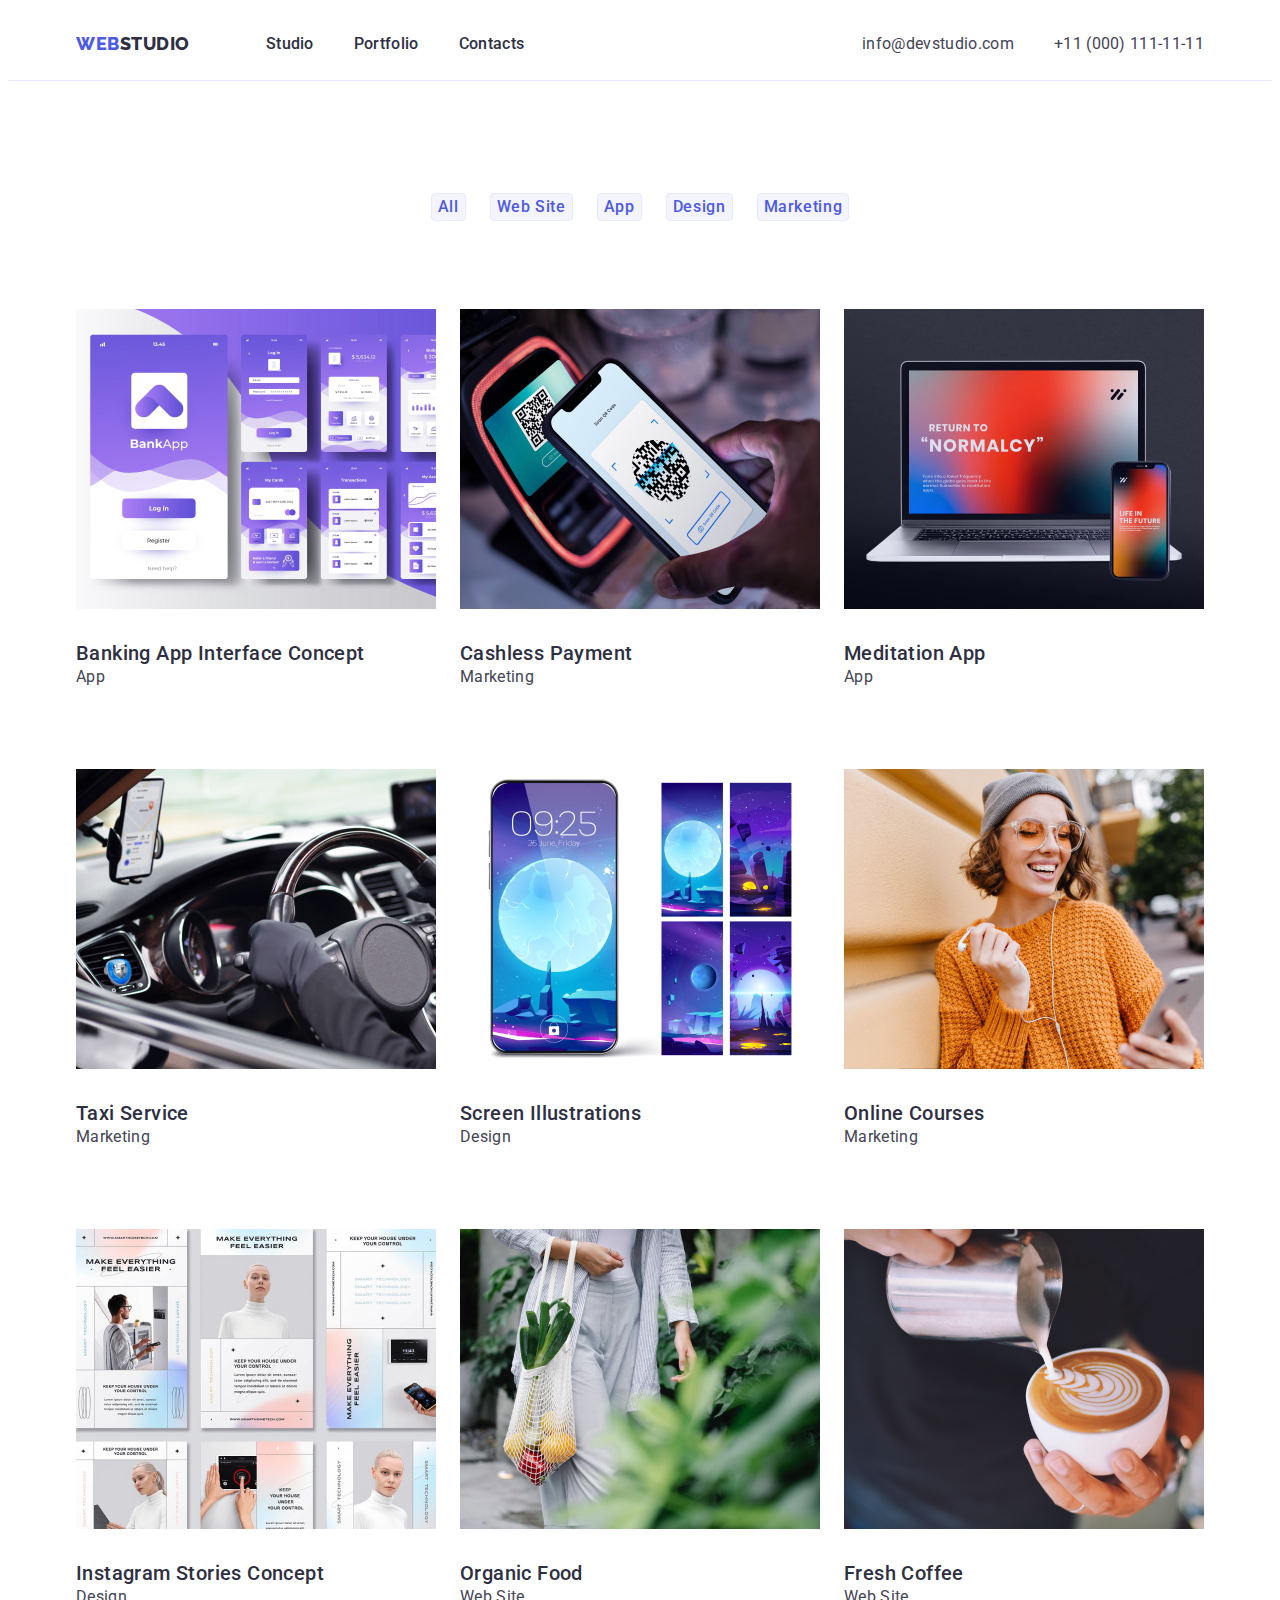
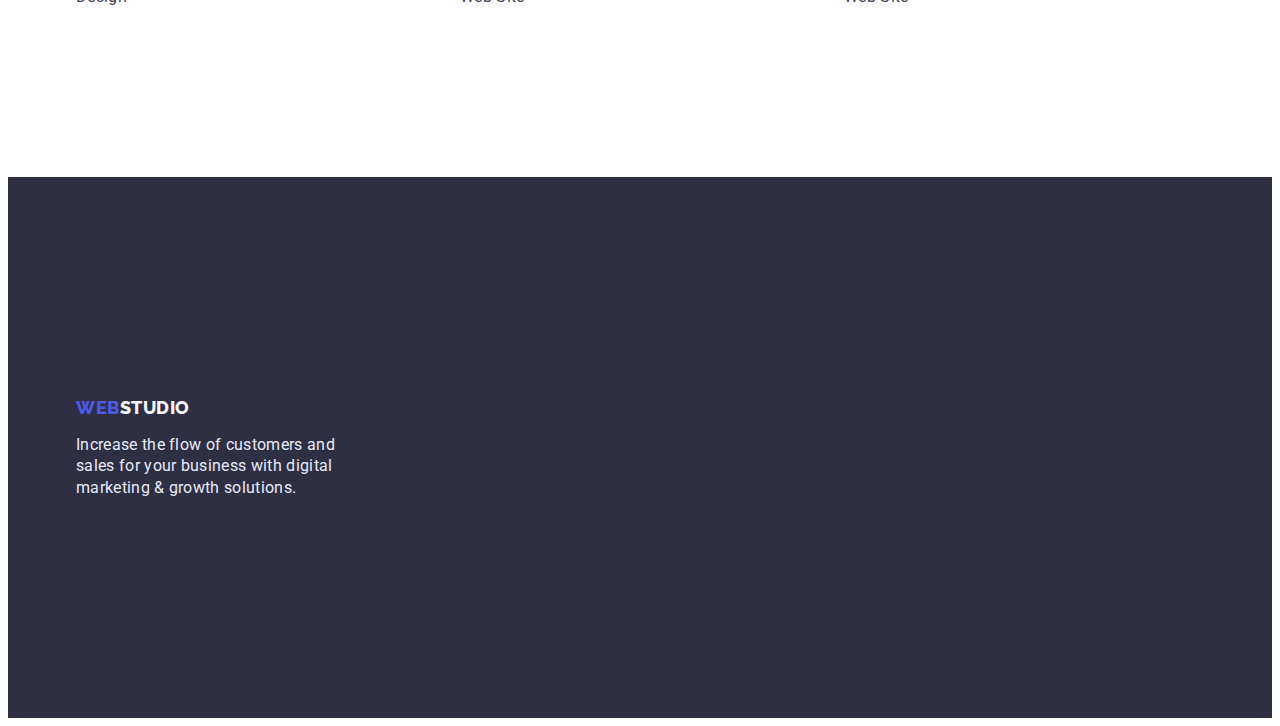
==== portfolio.html @ bfa5e56d "finish" ====
<!DOCTYPE html>
<html lang="en">
  <head>
    <meta charset="UTF-8" />
    <meta http-equiv="X-UA-Compatible" content="IE=edge" />
    <meta name="viewport" content="width=device-width, initial-scale=1.0" />

    <link
      rel="stylesheet"
      href="https://cdnjs.cloudflare.com/ajax/libs/modern-normalize/1.1.0/modern-normalize.min.css"
      integrity="sha512-wpPYUAdjBVSE4KJnH1VR1HeZfpl1ub8YT/NKx4PuQ5NmX2tKuGu6U/JRp5y+Y8XG2tV+wKQpNHVUX03MfMFn9Q=="
      crossorigin="anonymous"
      referrerpolicy="no-referrer"
    />

    <title>webstud</title>
    <link rel="stylesheet" href="./css/styles.css" />
    <link rel="preconnect" href="https://fonts.googleapis.com" />
    <link rel="preconnect" href="https://fonts.gstatic.com" crossorigin />
    <link
      href="https://fonts.googleapis.com/css2?family=Raleway:wght@800&family=Roboto:wght@400;500;700&display=swap"
      rel="stylesheet"
    />
  </head>
  <body>
    <!-- заголовок -->

    <header class="header-main">
      <div class="container-head container">
        <nav class="menu-list-main list">
          <a class="nav-logo link page-logo" href="./index.html"
            >Web<span class="logo-black">Studio</span></a
          >

          <ul class="header-menu mail-link link list">
            <li class="header-item">
              <a class="menu-list link menu-list-effect" href="./index.html"
                >Studio</a
              >
            </li>
            <li class="header-item">
              <a class="menu-list link menu-list-effect" href="./portfolio.html"
                >Portfolio</a
              >
            </li>
            <li>
              <a class="menu-list link menu-list-effect" href="">Contacts</a>
            </li>
          </ul>
        </nav>
        <address class="list address">
          <ul class="menu-contacts list">
            <li>
              <a
                class="mail-link link menu-list-effect"
                href="mailto:info@devstudio.com"
                >info@devstudio.com</a
              >
            </li>

            <li>
              <a
                class="mail-link link menu-list-effect"
                href="tel:+110001111111"
                >+11 (000) 111-11-11</a
              >
            </li>
          </ul>
        </address>
      </div>
    </header>

    <!-- кнопки -->
    <main>
      <section class="list ">
        <div class="container">
          <h1 hidden class="sect-title">none</h1>

          <ul class="list-btn list-item list">
            <li>
              <button class="btn-font" type="button">All</button>
            </li>
            <li>
              <button class="btn-font" type="button">Web Site</button>
            </li>
            <li>
              <button class="btn-font" type="button">App</button>
            </li>
            <li>
              <button class="btn-font" type="button">Design</button>
            </li>
            <li>
              <button class="btn-font" type="button">Marketing</button>
            </li>
          </ul>

          <!-- <section>1 -->

          <ul class="list-apply list">
            <li class="link">
              <a class="link " href="">
                <img
                  src="./images-portfolio/img-1.jpg"
                  alt="Banking App Interface Concept"
                  width="360"
                />
                <h2 class="section-title link">
                  Banking App Interface Concept
                </h2>

                <p class="section-descr link">App</p>
              </a>
            </li>

            <li class="link">
              <a class="link  " href="">
                <img
                  src="./images-portfolio/img-2.jpg"
                  alt="Cashless Payment"
                  width="360"
                />
                <h2 class="section-title link">Cashless Payment</h2>
                <p class="section-descr link">Marketing</p>
              </a>
            </li>

            <li class="link">
              <a class="link " href="">
                <img
                  src="./images-portfolio/img-3.jpg"
                  alt="Meditaion App"
                  width="360"
                />
                <h2 class="section-title link">Meditation App</h2>
                <p class="section-descr link">App</p>
              </a>
            </li>

            <li class="link">
              <a class="link " href="">
                <img
                  src="./images-portfolio/img-4.jpg"
                  alt="Taxi Service"
                  width="360"
                />
                <h2 class="section-title link">Taxi Service</h2>
                <p class="section-descr link">Marketing</p>
              </a>
            </li>

            <li class="link">
              <a class="link " href="">
                <img
                  src="./images-portfolio/img-5.jpg"
                  alt="Screen Illustrations"
                  width="360"
                />
                <h2 class="section-title link">Screen Illustrations</h2>
                <p class="section-descr link">Design</p>
              </a>
            </li>

            <li class="link">
              <a class="link " href="">
                <img
                  src="./images-portfolio/img-6.jpg"
                  alt="Online Courses"
                  width="360"
                />
                <h2 class="section-title link">Online Courses</h2>
                <p class="section-descr link">Marketing</p>
              </a>
            </li>

            <li class="link">
              <a class="link " href="">
                <img
                  src="./images-portfolio/img-7.jpg"
                  alt="Instagram Stories Concept"
                  width="360"
                />
                <h2 class="section-title link">Instagram Stories Concept</h2>
                <p class="section-descr link">Design</p></a
              >
            </li>

            <li class="link">
              <a class="link " href="">
                <img
                  src="./images-portfolio/img-8.jpg"
                  alt="Organic Food"
                  width="360"
                />
                <h2 class="section-title link">Organic Food</h2>
                <p class="section-descr link">Web Site</p></a
              >
            </li>

            <li class="link">
              <a class="link " href="">
                <img
                  src="./images-portfolio/img-9.jpg"
                  alt="Fresh Coffee"
                  width="360"
                />
                <h2 class="section-title link">Fresh Coffee</h2>
                <p class="section-descr link">Web Site</p>
              </a>
            </li>
          </ul>
        </div>
      </section>
    </main>
    <!-- footer -->

    <footer class="footer link section">
      <div class="container footer-style">
        <a class="nav-logo link" href="./index.html"
          >Web<span class="logo-white">Studio</span>
        </a>

        <p class="footer-description">
          Increase the flow of customers and sales for your business with
          digital marketing & growth solutions.
        </p>
      </div>
    </footer>
  </body>
</html>
---- css/styles.css ----
html {
  box-sizing: border-box;
}
*,
*::before,
*::after {
  box-sizing: inherit;
}

p,
h1,
h2,
h3,
h4,
h5,
h6 {
  margin: 0;
}
ul {
  margin-left: 0;
  padding: 0;
}

img {
  display: block;
}
body {
  font-family: "Roboto", sans-serif;
  font-style: normal;
  color: #434455;
}
.text-down-line link {
  text-decoration: none;
}
.link {
  text-decoration: none;
}
/* заголовок -----------------------------*/

.menu-list-item {
  text-transform: uppercase;
}
.nav-logo {
  display: flex;
  margin-right: 76px;
 

  /* ‹mod 3 */

  font-family: "Raleway", sans-serif;
  font-weight: 800;
  font-size: 18px;
  line-height: 1.17;
  letter-spacing: 0.03em;
  color: #4d5ae5;
  text-transform: uppercase;
}
.menu-list {
  display: block;
  padding-top: 24px;
  padding-bottom: 24px;
  font-weight: 500;
  font-size: 16px;
  line-height: 1.5;
  letter-spacing: 0.02em;
  color: #2e2f42;
}

.list {
  list-style: none;
}

.header-menu {
  display: flex;
  gap: 40px;
}

.menu-contacts {
  display: flex;
  padding-left: 0;
  margin: 0;

  font-style: normal;
  font-weight: 400;
  font-size: 16px;
  line-height: 1.5;
  letter-spacing: 0.02em;
  color: #434455;
}
.mail-link {
  color: #434455;
  margin-left: 40px;
}

.menu-list-effect:hover {
  color: #404bbf;
}

.menu-list-effect:focus {
  color: #404bbf;
}
.logo-black {
  display: flex;
  color: #2e2f42;
}

.list {
  list-style: none;
}
/* section 1  hero--------------------------*/

.section-hero {
  background-color: #2e2f42;
}

.section-hero-title {
  max-width: 496px;
  margin-left: auto;
  margin-right: auto;
  margin-bottom: 48px;
  font-size: 56px;
  line-height: 1.07;
  letter-spacing: 0.02em;

  color: #ffffff;
}

.section-hero-btn {
  radius: 4px;
  border: transparent;
  padding: 16px 32px;
  text-transform: none;
  color: #ffffff;
  background: #4d5ae5;
  cursor: pointer;
}

.btn-style {
  font-family: inherit;
  font-weight: 500;
  font-size: 16px;
  line-height: 1.5;
  letter-spacing: 0.04em;

  border-radius: 4px;
}

.section-hero-btn:hover,
focus {
  background-color: #404bbf;
  color: #ffffff;
}

/* section 2 info -----------------------------*/

.container-info {
  padding-top: 120px;
  width: 1158px;
  /* padding-left: 15px; */
  /* padding-right: 15px; */
  margin: 0 auto;
  
}

.sect-info-title {
  line-height: 1.07;
}

.section-info-title {
  font-weight: 500;
  font-size: 20px;
  line-height: 1.2;
  letter-spacing: 0.02em;
  padding-bottom: 8px;
  color: #2e2f42;
}

.section-info-description {
  font-weight: 400;
  font-size: 16px;
  line-height: 1.5;
  letter-spacing: 0.02em;

  color: #434455;
}

/* section 3  product*/

.section-prod-title {
  font-weight: 700;
  font-size: 36px;
  line-height: 1.11;
  text-align: center;
  letter-spacing: 0.02em;
  text-transform: capitalize;

  color: #2e2f42;
}

/* section 4 team -----------------------------*/
.sect-team {
  background-color: #f4f4fd;
}

.section-team-main {
  font-weight: 700;
  font-size: 36px;
  line-height: 1.11;
  text-align: center;
  letter-spacing: 0.02em;
  text-transform: capitalize;

  color: #2e2f42;
}

.section-team-title {
  font-weight: 500;
  font-size: 20px;
  line-height: 1.2;

  letter-spacing: 0.02em;

  color: #2e2f42;
}

.section-team-description {
  font-weight: 400;
  font-size: 16px;
  line-height: 1.5;

  letter-spacing: 0.02em;

  color: #434455;
}

/* footer -----------------------------*/

.footer {
  display: flex;
  flex-wrap: wrap;
  align-content: center;
  flex-basis: auto;
  margin-left: auto;
  margin-right: auto;
  padding-top: 100px;
  padding-bottom: 100px;
  background: #2e2f42;
}





.footer-description {
  max-width: 264px;
 
padding-top: 16px;
  font-size: 16px;
  line-height: 1.33;
  letter-spacing: 0.02em;
  color: #e7e9fc;
}

.logo-white {
  color: #f4f4fd;
}

/* portfolio----------------------------- */



.btn-font {
  font-family: "Roboto", sans-serif;
  font-weight: 500;
  font-size: 16px;
  line-height: 1.5;
  letter-spacing: 0.04em;
  border: 1px solid #e7e9fc;
  border-radius: 4px;
  background: #f4f4fd;
  color: #4d5ae5;
  cursor: pointer;
}

.section-title {
  font-weight: 500;
  font-size: 20px;
  line-height: 1.2;
  letter-spacing: 0.02em;

  padding-top: 32px;

  color: #2e2f42;
}

.section-descr {
  font-size: 16px;
  line-height: 1.5;
  letter-spacing: 0.02em;
  color: #434455;
  padding-bottom: 32px;
}

.btn-font:hover,
:focus {
  background-color: #404bbf;
  color: #f4f4fd;
}

/* modul 3----------- block------------------ */

.section {
  padding-top: 120px;
  padding-bottom: 120px;
  margin: 0;
}

/* <-- заголовок -- >  */

.container {
  width: 1158px;
  padding-left: 15px;
  padding-right: 15px;
  margin: 0 auto;
  
}

.container-head {
  display: flex;
  align-items: center;
  justify-content: center;
}

.header-menu {
  display: flex;
  margin: 0;
  gap: 40px;
}

.header-item:not(:last-child) {
  margin-right: auto;
}
.header-main {
  border-bottom: 1px solid #e7e9fc;
}

.menu-list-main {
  display: flex;
  align-items: center;
}

.page-logo {
  margin-right: 76px;
}

.address {
  margin-left: auto;
}

/**------------- SECTION 1 HERO -------block--------*/

.container-hero {
  flex-basis: auto;
  text-align: center;
  margin-left: auto;
  margin-right: auto;
  padding: 188px 0;
}

.btn-style {
}

/**------------- SECTION 2 INFO ------block---------*/

.list-info {
  display: flex;
  justify-content: space-between;
  text-align: left;
  gap: 24px;


  
}

/**------------- SECTION 3 PRODUCT ------block---------*/

.list-item {
  display: flex;
  justify-content: space-between;
  text-align: center;
  gap: 24px;
  padding-top: 72px;
}

.team-card {
  padding-top: 32px;
  padding-bottom: 32px;
  padding-left: 16px;
  padding-right: 16px;
}

/**------------- FOOTER ------block---------*/



.footer-style {
  
  flex-wrap: wrap;
  align-content: center;
  flex-basis: auto;
  
  margin-right: auto;
  padding-top: 100px;
  padding-bottom: 100px;
  
}

/**------------- PORTFOLIO ------block---------*/


/* кнопки  */



.list-btn{
  display: flex;
  align-items: center;
  justify-content: center;
  flex-basis: auto;
  text-align: center;
  margin-left: auto;
  margin-right: auto;
 padding-bottom: 72px;
  padding-top: 96px;
  gap: 24px;
}

/**------------- PORTFOLIO ---section-Apply--block---------*/


.list-apply {
  display: flex;
  flex-wrap: wrap;
  gap: 48px 24px;
  flex-basis: auto;
  padding-bottom: 120px;
}
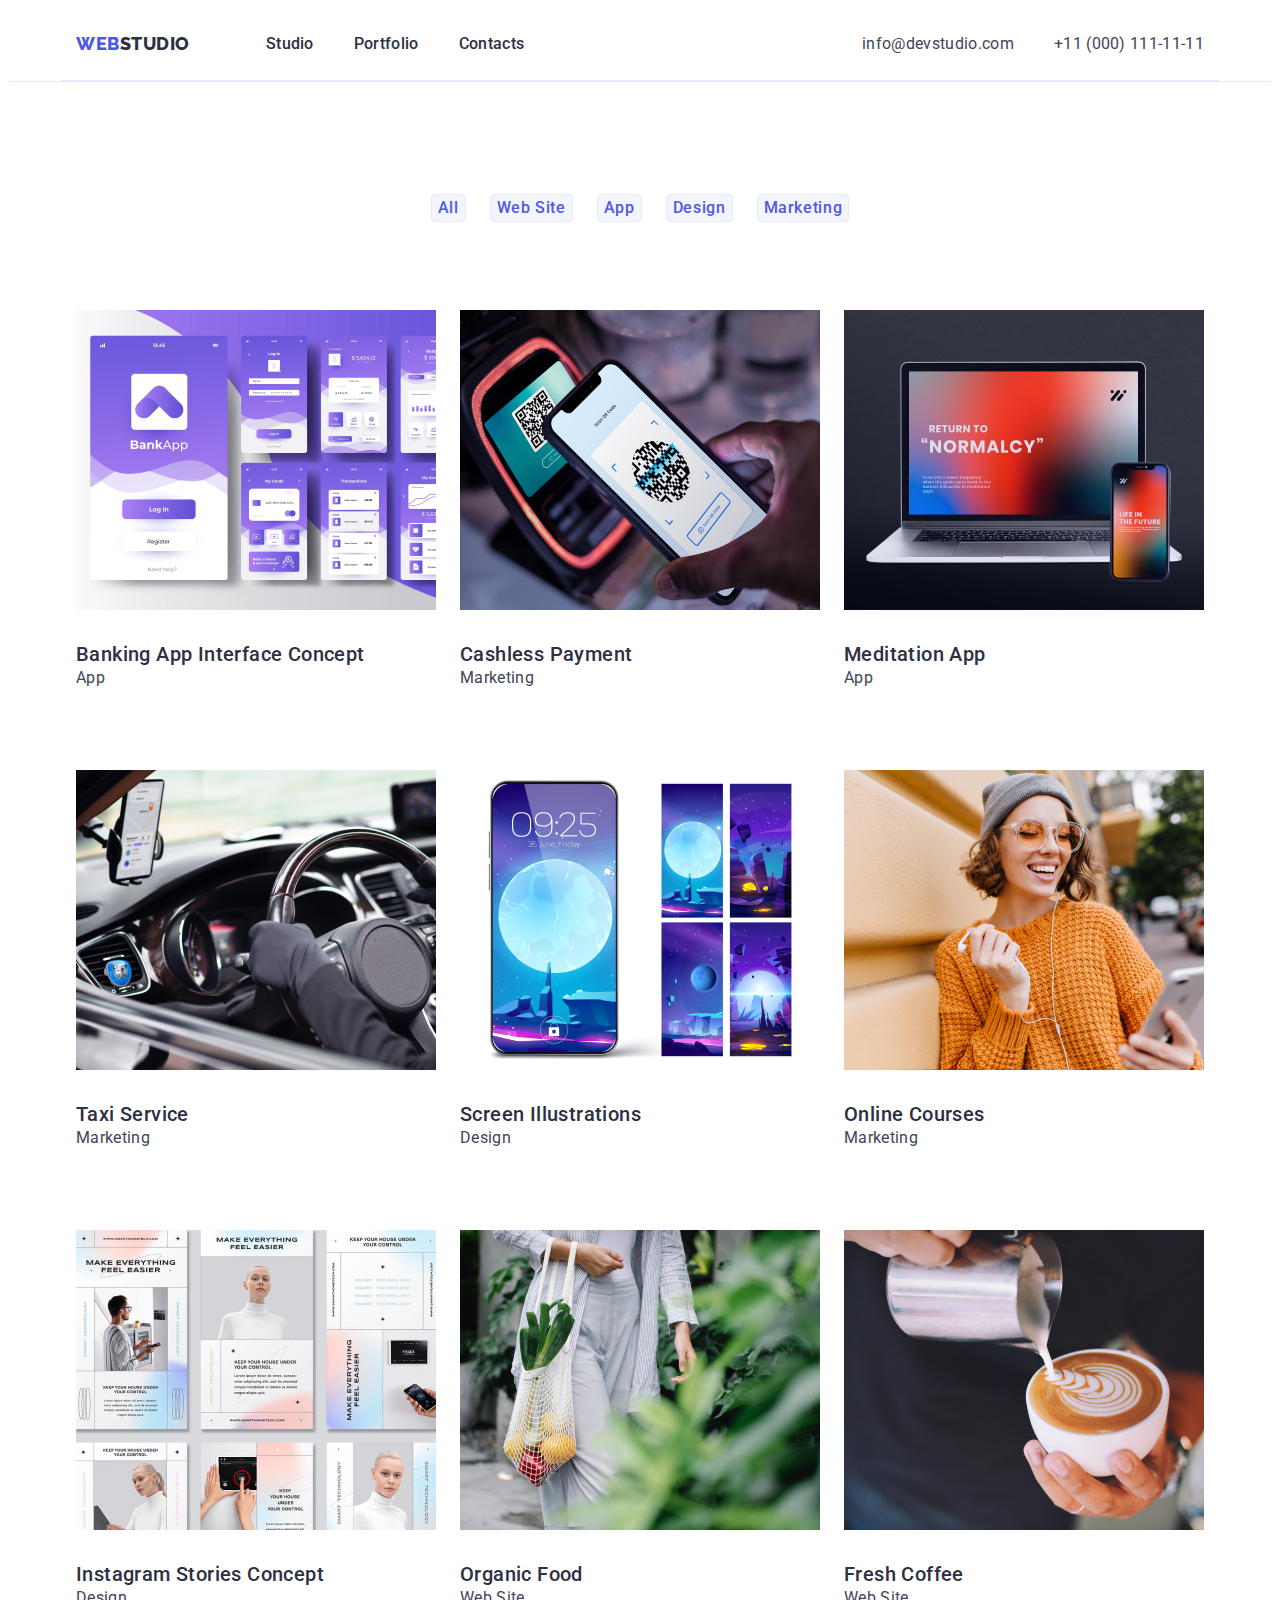
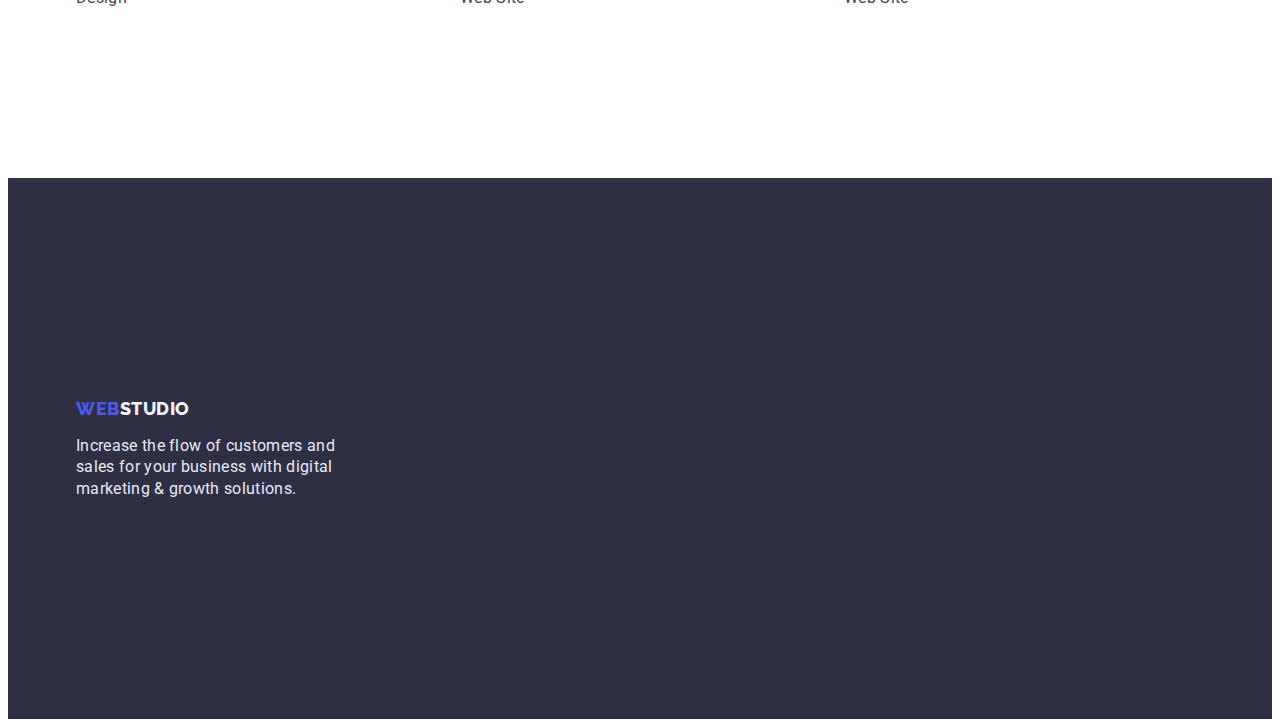
==== commit e81f5194: "final" ====
--- a/portfolio.html
+++ b/portfolio.html
@@ -26,7 +26,7 @@
     <!-- заголовок -->
 
     <header class="header-main">
-      <div class="container-head container">
+      <div class="container-head container border">
         <nav class="menu-list-main list">
           <a class="nav-logo link page-logo" href="./index.html"
             >Web<span class="logo-black">Studio</span></a
@@ -72,7 +72,7 @@
 
     <!-- кнопки -->
     <main>
-      <section class="list ">
+      <section class="list">
         <div class="container">
           <h1 hidden class="sect-title">none</h1>
 
@@ -98,7 +98,7 @@
 
           <ul class="list-apply list">
             <li class="link">
-              <a class="link " href="">
+              <a class="link" href="">
                 <img
                   src="./images-portfolio/img-1.jpg"
                   alt="Banking App Interface Concept"
@@ -113,7 +113,7 @@
             </li>
 
             <li class="link">
-              <a class="link  " href="">
+              <a class="link" href="">
                 <img
                   src="./images-portfolio/img-2.jpg"
                   alt="Cashless Payment"
@@ -125,7 +125,7 @@
             </li>
 
             <li class="link">
-              <a class="link " href="">
+              <a class="link" href="">
                 <img
                   src="./images-portfolio/img-3.jpg"
                   alt="Meditaion App"
@@ -137,7 +137,7 @@
             </li>
 
             <li class="link">
-              <a class="link " href="">
+              <a class="link" href="">
                 <img
                   src="./images-portfolio/img-4.jpg"
                   alt="Taxi Service"
@@ -149,7 +149,7 @@
             </li>
 
             <li class="link">
-              <a class="link " href="">
+              <a class="link" href="">
                 <img
                   src="./images-portfolio/img-5.jpg"
                   alt="Screen Illustrations"
@@ -161,7 +161,7 @@
             </li>
 
             <li class="link">
-              <a class="link " href="">
+              <a class="link" href="">
                 <img
                   src="./images-portfolio/img-6.jpg"
                   alt="Online Courses"
@@ -173,7 +173,7 @@
             </li>
 
             <li class="link">
-              <a class="link " href="">
+              <a class="link" href="">
                 <img
                   src="./images-portfolio/img-7.jpg"
                   alt="Instagram Stories Concept"
@@ -185,7 +185,7 @@
             </li>
 
             <li class="link">
-              <a class="link " href="">
+              <a class="link" href="">
                 <img
                   src="./images-portfolio/img-8.jpg"
                   alt="Organic Food"
@@ -197,7 +197,7 @@
             </li>
 
             <li class="link">
-              <a class="link " href="">
+              <a class="link" href="">
                 <img
                   src="./images-portfolio/img-9.jpg"
                   alt="Fresh Coffee"
--- a/css/styles.css
+++ b/css/styles.css
@@ -43,7 +43,6 @@
 .nav-logo {
   display: flex;
   margin-right: 76px;
- 
 
   /* ‹mod 3 */
 
@@ -126,7 +125,6 @@
 }
 
 .section-hero-btn {
-  radius: 4px;
   border: transparent;
   padding: 16px 32px;
   text-transform: none;
@@ -159,7 +157,6 @@
   /* padding-left: 15px; */
   /* padding-right: 15px; */
   margin: 0 auto;
-  
 }
 
 .sect-info-title {
@@ -247,14 +244,10 @@
   background: #2e2f42;
 }
 
-
-
-
-
 .footer-description {
   max-width: 264px;
- 
-padding-top: 16px;
+
+  padding-top: 16px;
   font-size: 16px;
   line-height: 1.33;
   letter-spacing: 0.02em;
@@ -266,8 +259,6 @@
 }
 
 /* portfolio----------------------------- */
-
-
 
 .btn-font {
   font-family: "Roboto", sans-serif;
@@ -309,6 +300,10 @@
 
 /* modul 3----------- block------------------ */
 
+.border {
+  border-bottom: 1px solid #e7e9fc;
+}
+
 .section {
   padding-top: 120px;
   padding-bottom: 120px;
@@ -322,7 +317,6 @@
   padding-left: 15px;
   padding-right: 15px;
   margin: 0 auto;
-  
 }
 
 .container-head {
@@ -377,9 +371,6 @@
   justify-content: space-between;
   text-align: left;
   gap: 24px;
-
-
-  
 }
 
 /**------------- SECTION 3 PRODUCT ------block---------*/
@@ -401,28 +392,21 @@
 
 /**------------- FOOTER ------block---------*/
 
-
-
 .footer-style {
-  
   flex-wrap: wrap;
   align-content: center;
   flex-basis: auto;
-  
+
   margin-right: auto;
   padding-top: 100px;
   padding-bottom: 100px;
-  
 }
 
 /**------------- PORTFOLIO ------block---------*/
 
-
 /* кнопки  */
 
-
-
-.list-btn{
+.list-btn {
   display: flex;
   align-items: center;
   justify-content: center;
@@ -430,13 +414,12 @@
   text-align: center;
   margin-left: auto;
   margin-right: auto;
- padding-bottom: 72px;
+  padding-bottom: 72px;
   padding-top: 96px;
   gap: 24px;
 }
 
 /**------------- PORTFOLIO ---section-Apply--block---------*/
-
 
 .list-apply {
   display: flex;
@@ -445,4 +428,3 @@
   flex-basis: auto;
   padding-bottom: 120px;
 }
-
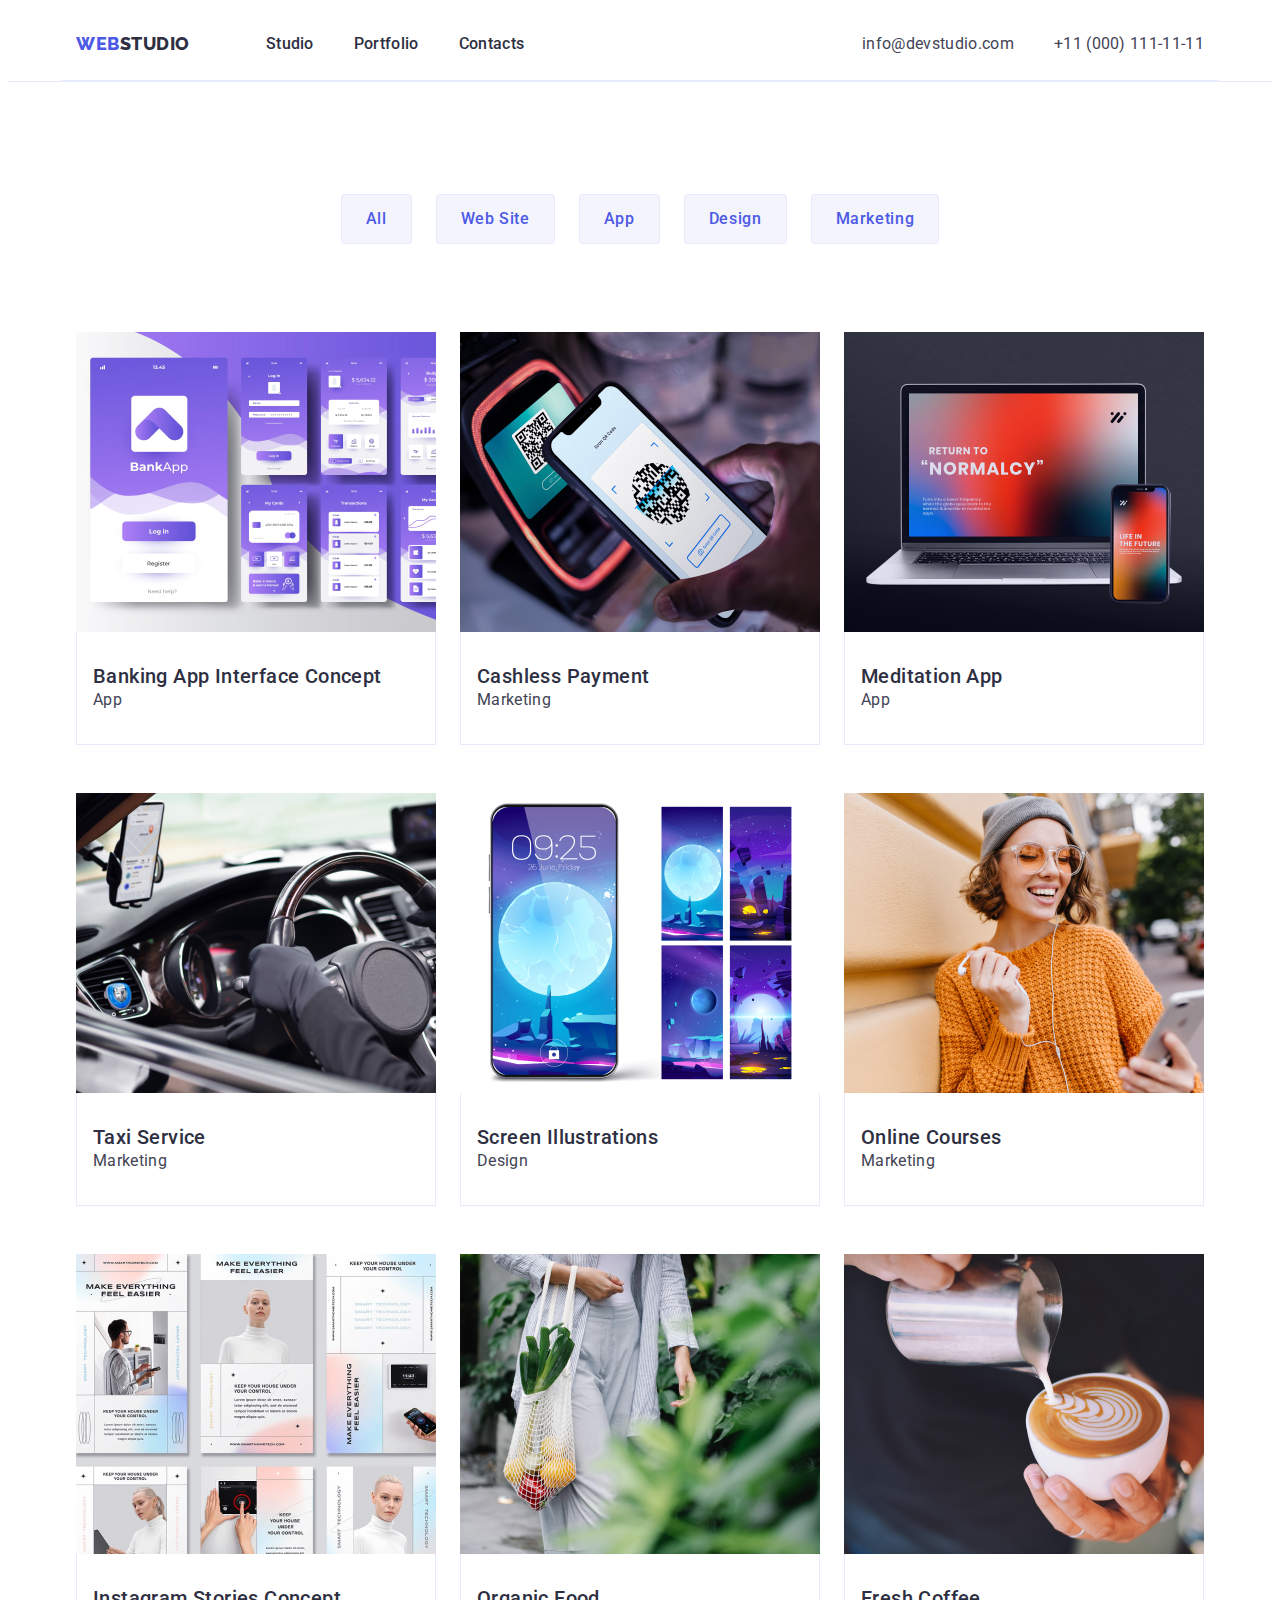
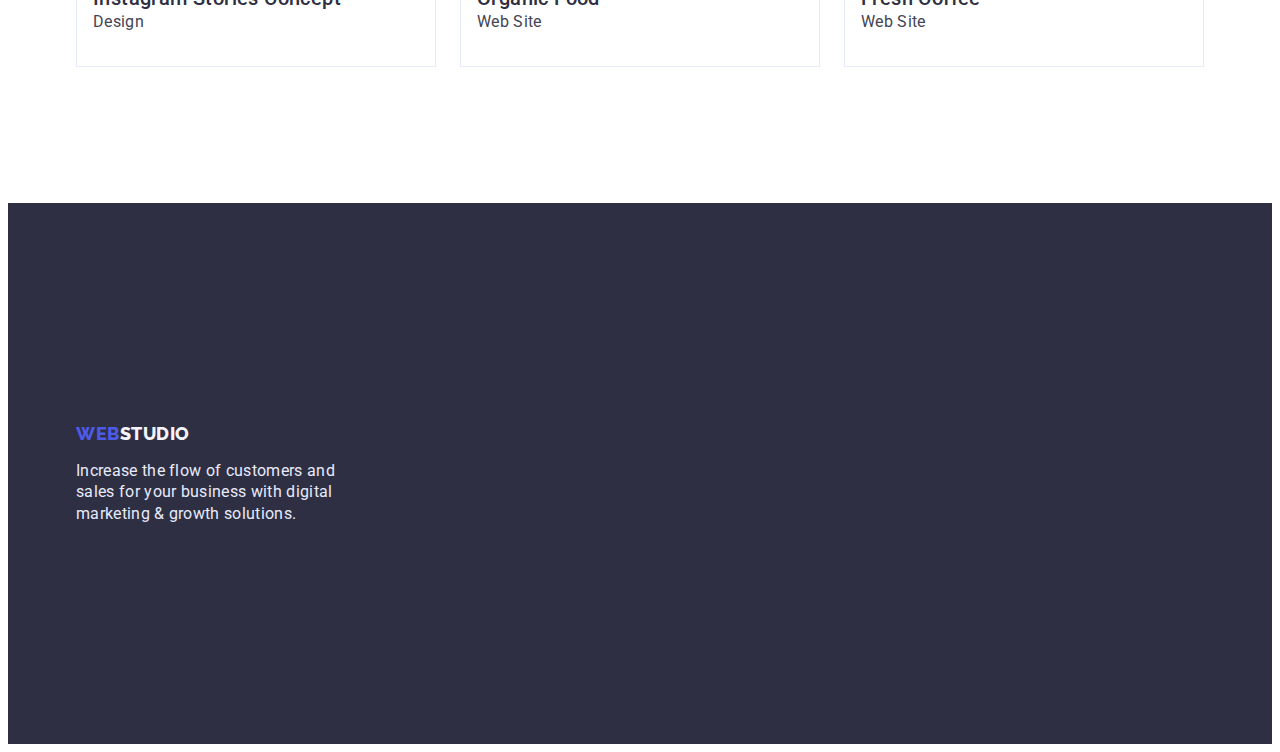
==== commit 9709b1ac: "s" ====
--- a/portfolio.html
+++ b/portfolio.html
@@ -104,11 +104,14 @@
                   alt="Banking App Interface Concept"
                   width="360"
                 />
-                <h2 class="section-title link">
-                  Banking App Interface Concept
-                </h2>
-
-                <p class="section-descr link">App</p>
+
+                <div class="border-card">
+                  <h2 class="section-title link">
+                    Banking App Interface Concept
+                  </h2>
+
+                  <p class="section-descr link">App</p>
+                </div>
               </a>
             </li>
 
@@ -119,8 +122,11 @@
                   alt="Cashless Payment"
                   width="360"
                 />
-                <h2 class="section-title link">Cashless Payment</h2>
-                <p class="section-descr link">Marketing</p>
+
+                <div class="border-card">
+                  <h2 class="section-title link">Cashless Payment</h2>
+                  <p class="section-descr link">Marketing</p>
+                </div>
               </a>
             </li>
 
@@ -131,8 +137,11 @@
                   alt="Meditaion App"
                   width="360"
                 />
-                <h2 class="section-title link">Meditation App</h2>
-                <p class="section-descr link">App</p>
+
+                <div class="border-card">
+                  <h2 class="section-title link">Meditation App</h2>
+                  <p class="section-descr link">App</p>
+                </div>
               </a>
             </li>
 
@@ -143,8 +152,11 @@
                   alt="Taxi Service"
                   width="360"
                 />
-                <h2 class="section-title link">Taxi Service</h2>
-                <p class="section-descr link">Marketing</p>
+
+                <div class="border-card">
+                  <h2 class="section-title link">Taxi Service</h2>
+                  <p class="section-descr link">Marketing</p>
+                </div>
               </a>
             </li>
 
@@ -155,8 +167,11 @@
                   alt="Screen Illustrations"
                   width="360"
                 />
-                <h2 class="section-title link">Screen Illustrations</h2>
-                <p class="section-descr link">Design</p>
+
+                <div class="border-card">
+                  <h2 class="section-title link">Screen Illustrations</h2>
+                  <p class="section-descr link">Design</p>
+                </div>
               </a>
             </li>
 
@@ -167,8 +182,11 @@
                   alt="Online Courses"
                   width="360"
                 />
-                <h2 class="section-title link">Online Courses</h2>
-                <p class="section-descr link">Marketing</p>
+
+                <div class="border-card">
+                  <h2 class="section-title link">Online Courses</h2>
+                  <p class="section-descr link">Marketing</p>
+                </div>
               </a>
             </li>
 
@@ -179,9 +197,12 @@
                   alt="Instagram Stories Concept"
                   width="360"
                 />
-                <h2 class="section-title link">Instagram Stories Concept</h2>
-                <p class="section-descr link">Design</p></a
-              >
+
+                <div class="border-card">
+                  <h2 class="section-title link">Instagram Stories Concept</h2>
+                  <p class="section-descr link">Design</p>
+                </div>
+              </a>
             </li>
 
             <li class="link">
@@ -191,9 +212,12 @@
                   alt="Organic Food"
                   width="360"
                 />
-                <h2 class="section-title link">Organic Food</h2>
-                <p class="section-descr link">Web Site</p></a
-              >
+
+                <div class="border-card">
+                  <h2 class="section-title link">Organic Food</h2>
+                  <p class="section-descr link">Web Site</p>
+                </div>
+              </a>
             </li>
 
             <li class="link">
@@ -203,8 +227,11 @@
                   alt="Fresh Coffee"
                   width="360"
                 />
-                <h2 class="section-title link">Fresh Coffee</h2>
-                <p class="section-descr link">Web Site</p>
+
+                <div class="border-card">
+                  <h2 class="section-title link">Fresh Coffee</h2>
+                  <p class="section-descr link">Web Site</p>
+                </div>
               </a>
             </li>
           </ul>
--- a/css/styles.css
+++ b/css/styles.css
@@ -261,6 +261,12 @@
 /* portfolio----------------------------- */
 
 .btn-font {
+  display: flex;
+  justify-content: center;
+  align-items: center;
+  border: transparent;
+  text-transform: none;
+  padding: 12px 24px;
   font-family: "Roboto", sans-serif;
   font-weight: 500;
   font-size: 16px;
@@ -278,9 +284,7 @@
   font-size: 20px;
   line-height: 1.2;
   letter-spacing: 0.02em;
-
   padding-top: 32px;
-
   color: #2e2f42;
 }
 
@@ -361,9 +365,6 @@
   padding: 188px 0;
 }
 
-.btn-style {
-}
-
 /**------------- SECTION 2 INFO ------block---------*/
 
 .list-info {
@@ -428,3 +429,12 @@
   flex-basis: auto;
   padding-bottom: 120px;
 }
+
+
+
+.border-card {
+  border-left: 1px solid #E7E9FC;
+  border-right: 1px solid #E7E9FC;
+  border-bottom: 1px solid #E7E9FC;
+  padding-left: 16px;
+}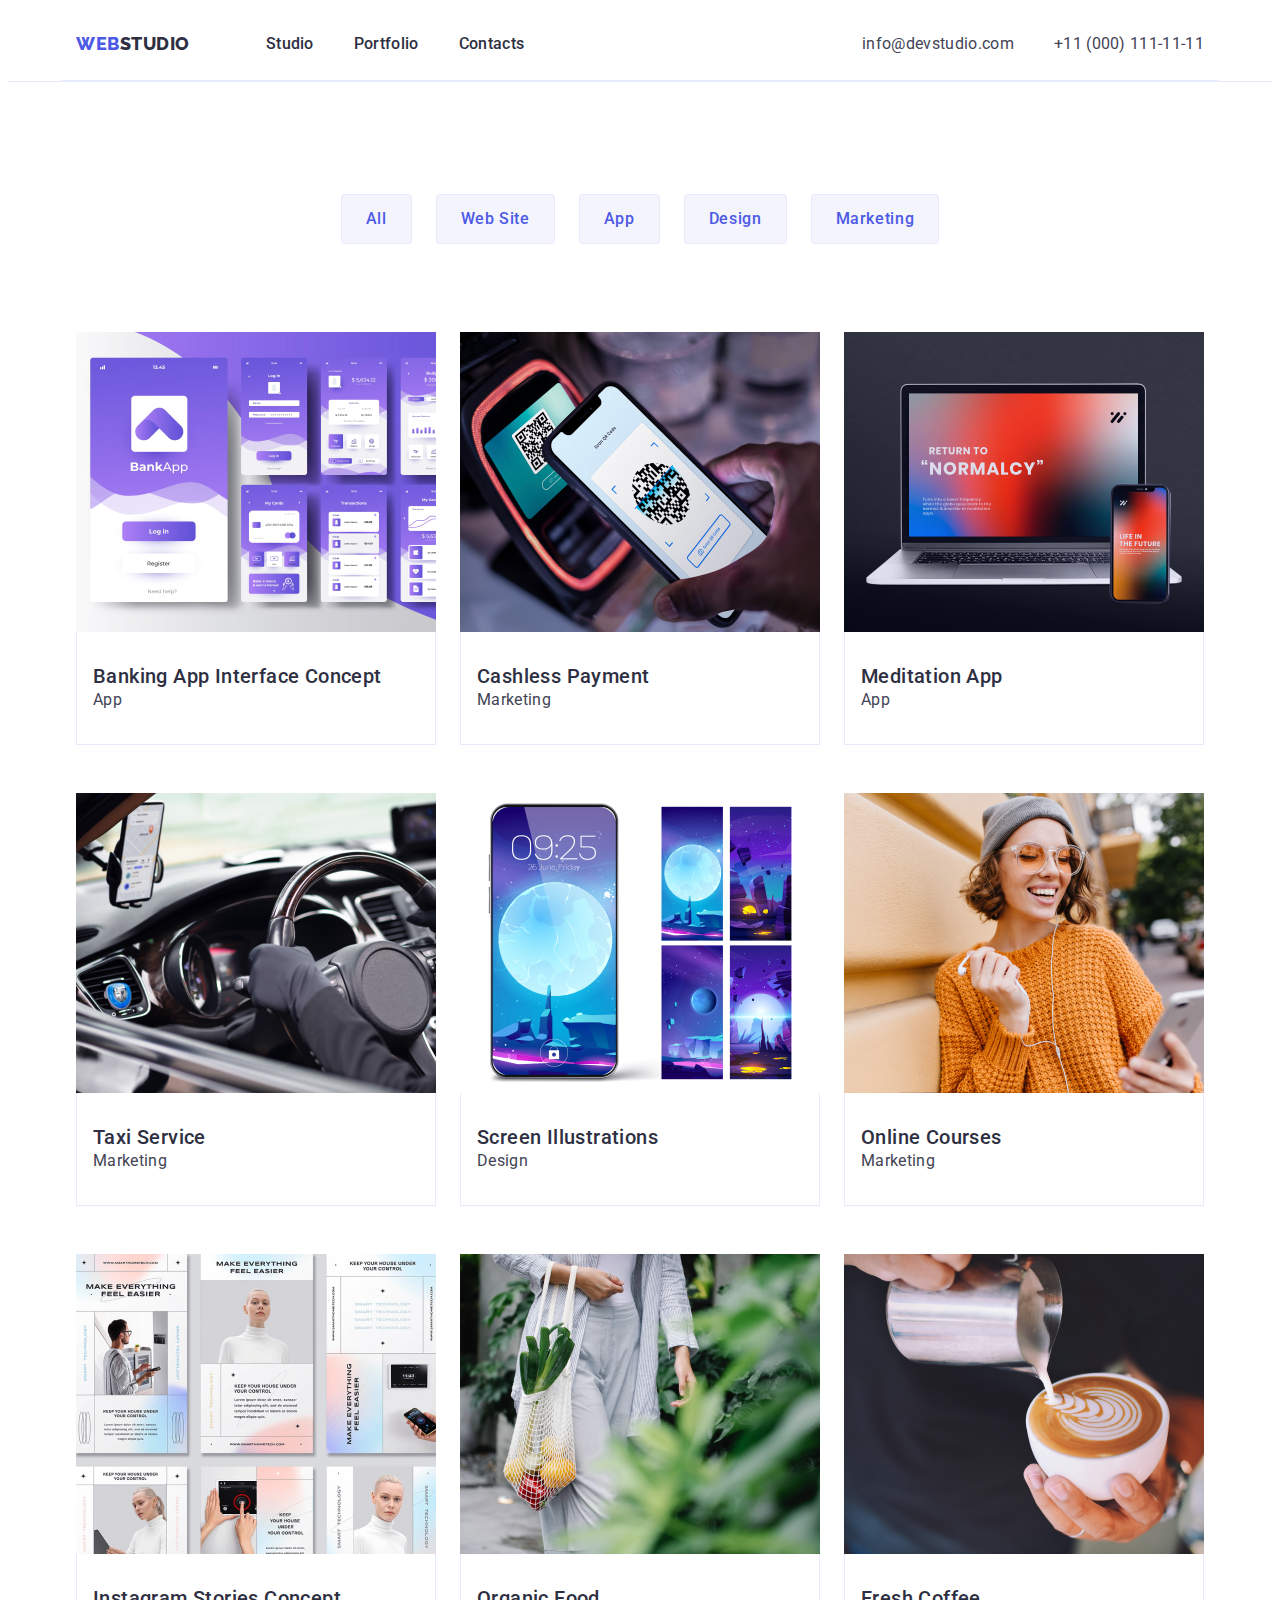
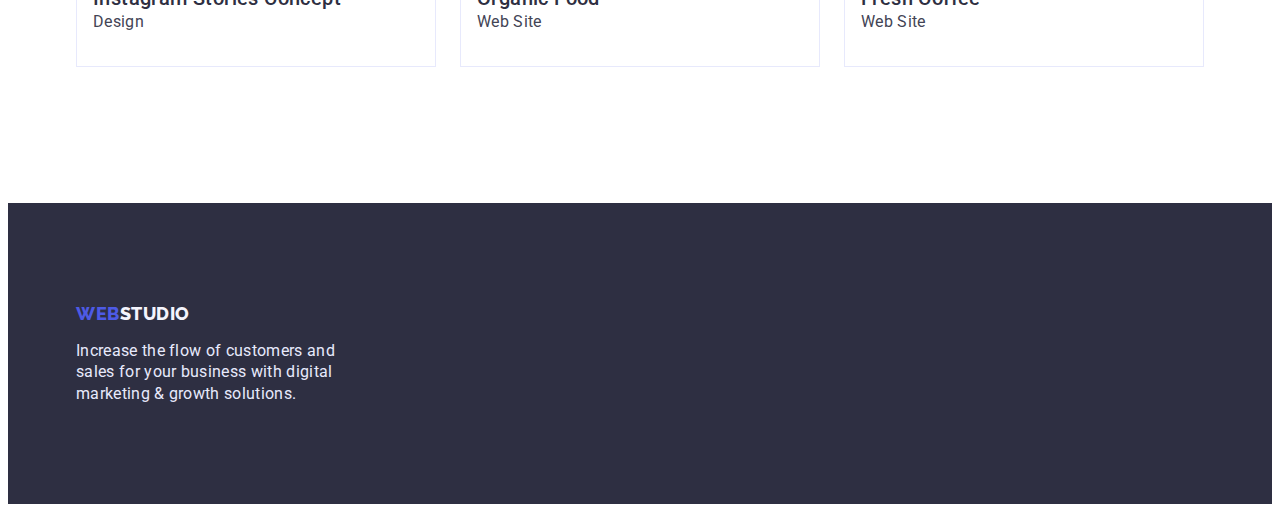
==== commit 9e38822b: "push" ====
--- a/portfolio.html
+++ b/portfolio.html
@@ -13,7 +13,7 @@
       referrerpolicy="no-referrer"
     />
 
-    <title>webstud</title>
+    <title>PORTFOLIO</title>
     <link rel="stylesheet" href="./css/styles.css" />
     <link rel="preconnect" href="https://fonts.googleapis.com" />
     <link rel="preconnect" href="https://fonts.gstatic.com" crossorigin />
@@ -240,7 +240,7 @@
     </main>
     <!-- footer -->
 
-    <footer class="footer link section">
+    <footer class="footer link ">
       <div class="container footer-style">
         <a class="nav-logo link" href="./index.html"
           >Web<span class="logo-white">Studio</span>
--- a/css/styles.css
+++ b/css/styles.css
@@ -233,15 +233,21 @@
 /* footer -----------------------------*/
 
 .footer {
+  
+
+
+
   display: flex;
   flex-wrap: wrap;
   align-content: center;
   flex-basis: auto;
   margin-left: auto;
   margin-right: auto;
-  padding-top: 100px;
-  padding-bottom: 100px;
-  background: #2e2f42;
+ 
+  background: #2E2F42;
+
+
+
 }
 
 .footer-description {
@@ -397,10 +403,11 @@
   flex-wrap: wrap;
   align-content: center;
   flex-basis: auto;
-
-  margin-right: auto;
   padding-top: 100px;
   padding-bottom: 100px;
+
+  margin-right: auto;
+ 
 }
 
 /**------------- PORTFOLIO ------block---------*/
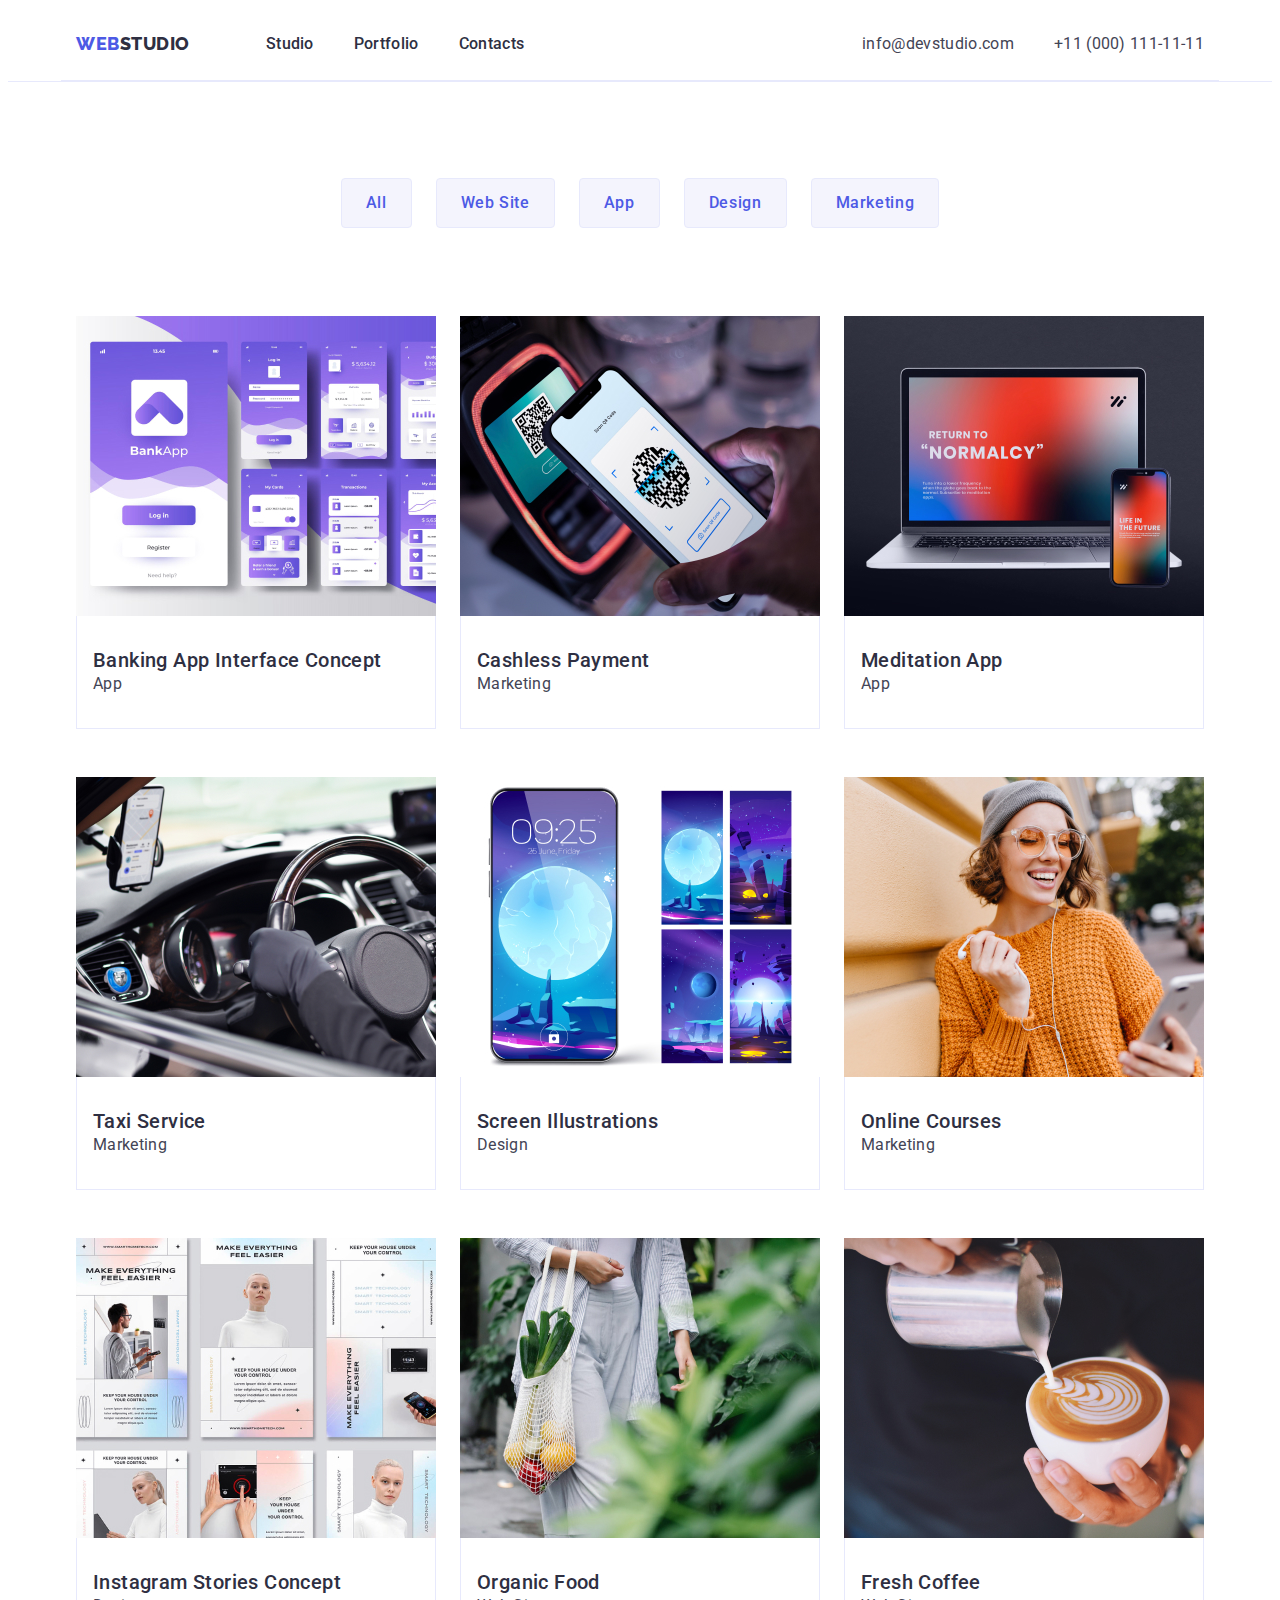
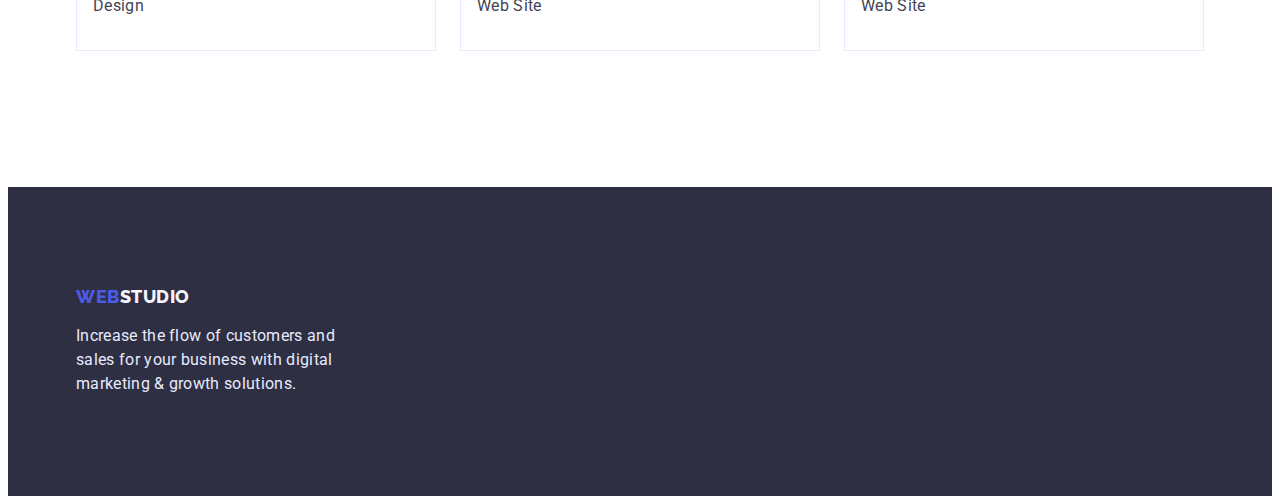
==== commit 2bf98d31: "fin" ====
--- a/portfolio.html
+++ b/portfolio.html
@@ -242,7 +242,7 @@
 
     <footer class="footer link ">
       <div class="container footer-style">
-        <a class="nav-logo link" href="./index.html"
+        <a class="logo-footer link" href="./index.html"
           >Web<span class="logo-white">Studio</span>
         </a>
 
--- a/css/styles.css
+++ b/css/styles.css
@@ -42,7 +42,8 @@
 }
 .nav-logo {
   display: flex;
-  margin-right: 76px;
+  margin-right: auto;
+  padding-right: 76px;
 
   /* ‹mod 3 */
 
@@ -55,9 +56,9 @@
   text-transform: uppercase;
 }
 .menu-list {
-  display: block;
-  padding-top: 24px;
-  padding-bottom: 24px;
+  display: flex;
+  align-items: center;
+  height: 72px;
   font-weight: 500;
   font-size: 16px;
   line-height: 1.5;
@@ -69,16 +70,11 @@
   list-style: none;
 }
 
-.header-menu {
-  display: flex;
+.menu-contacts {
+  display: flex;
+  padding-left: 0;
+  margin: 0;
   gap: 40px;
-}
-
-.menu-contacts {
-  display: flex;
-  padding-left: 0;
-  margin: 0;
-
   font-style: normal;
   font-weight: 400;
   font-size: 16px;
@@ -88,15 +84,17 @@
 }
 .mail-link {
   color: #434455;
-  margin-left: 40px;
+  gap: 40px;
 }
 
 .menu-list-effect:hover {
   color: #404bbf;
+  background-color: #ffffff;
 }
 
 .menu-list-effect:focus {
   color: #404bbf;
+  background-color: #ffffff;
 }
 .logo-black {
   display: flex;
@@ -110,6 +108,7 @@
 
 .section-hero {
   background-color: #2e2f42;
+  padding: 188px 0;
 }
 
 .section-hero-title {
@@ -151,11 +150,27 @@
 
 /* section 2 info -----------------------------*/
 
+.vis-hidden {
+  position: absolute;
+  width: 1px;
+  height: 1px;
+  margin: -1px;
+  border: 0;
+  padding: 0;
+  white-space: nowrap;
+  clip-path: inset(100%);
+  clip: rect(0 0 0 0);
+  overflow: hidden;
+}
+
+.sect-info {
+  padding: 120px 0;
+  margin: 0;
+}
+
 .container-info {
-  padding-top: 120px;
   width: 1158px;
-  /* padding-left: 15px; */
-  /* padding-right: 15px; */
+
   margin: 0 auto;
 }
 
@@ -166,9 +181,9 @@
 .section-info-title {
   font-weight: 500;
   font-size: 20px;
-  line-height: 1.2;
-  letter-spacing: 0.02em;
-  padding-bottom: 8px;
+  line-height: 1.4;
+  letter-spacing: 0.02em;
+
   color: #2e2f42;
 }
 
@@ -218,6 +233,7 @@
   letter-spacing: 0.02em;
 
   color: #2e2f42;
+  padding-bottom: 8px;
 }
 
 .section-team-description {
@@ -233,35 +249,47 @@
 /* footer -----------------------------*/
 
 .footer {
-  
-
-
-
-  display: flex;
-  flex-wrap: wrap;
-  align-content: center;
-  flex-basis: auto;
-  margin-left: auto;
-  margin-right: auto;
+  background: #2e2f42;
+}
+
+.footer-style{
+  display: block;
+  margin: 0;
+  padding-top: 100px;
+  padding-bottom: 100px;
  
-  background: #2E2F42;
-
-
-
 }
 
 .footer-description {
+  display: block;
+  padding-top: 16px;
   max-width: 264px;
-
-  padding-top: 16px;
-  font-size: 16px;
-  line-height: 1.33;
+  margin: 0;
+
+  font-family: "Roboto";
+  font-style: normal;
+  font-weight: 400;
+  font-size: 16px;
+  line-height: 1.5;
   letter-spacing: 0.02em;
   color: #e7e9fc;
 }
 
 .logo-white {
+ 
   color: #f4f4fd;
+}
+
+.logo-footer {
+ 
+  font-family: "Raleway", sans-serif;
+  font-style: normal;
+  font-weight: 800;
+  font-size: 18px;
+  line-height: 1.16;
+  letter-spacing: 0.03em;
+  color: #4d5ae5;
+  text-transform: uppercase;
 }
 
 /* portfolio----------------------------- */
@@ -332,7 +360,7 @@
 .container-head {
   display: flex;
   align-items: center;
-  justify-content: center;
+  justify-content: space-between;
 }
 
 .header-menu {
@@ -353,41 +381,45 @@
   align-items: center;
 }
 
-.page-logo {
-  margin-right: 76px;
-}
-
 .address {
+  display: flex;
   margin-left: auto;
 }
 
 /**------------- SECTION 1 HERO -------block--------*/
 
 .container-hero {
-  flex-basis: auto;
   text-align: center;
   margin-left: auto;
   margin-right: auto;
-  padding: 188px 0;
 }
 
 /**------------- SECTION 2 INFO ------block---------*/
 
 .list-info {
   display: flex;
-  justify-content: space-between;
-  text-align: left;
   gap: 24px;
+  margin: 0;
 }
 
 /**------------- SECTION 3 PRODUCT ------block---------*/
 
+.img {
+  display: block;
+  max-width: 100%;
+  height: auto;
+}
+
 .list-item {
   display: flex;
-  justify-content: space-between;
   text-align: center;
   gap: 24px;
   padding-top: 72px;
+  margin: 0;
+}
+
+.sect-team-info {
+  background-color: #ffffff;
 }
 
 .team-card {
@@ -399,16 +431,8 @@
 
 /**------------- FOOTER ------block---------*/
 
-.footer-style {
-  flex-wrap: wrap;
-  align-content: center;
-  flex-basis: auto;
-  padding-top: 100px;
-  padding-bottom: 100px;
-
-  margin-right: auto;
- 
-}
+
+
 
 /**------------- PORTFOLIO ------block---------*/
 
@@ -437,11 +461,9 @@
   padding-bottom: 120px;
 }
 
-
-
 .border-card {
-  border-left: 1px solid #E7E9FC;
-  border-right: 1px solid #E7E9FC;
-  border-bottom: 1px solid #E7E9FC;
+  border-left: 1px solid #e7e9fc;
+  border-right: 1px solid #e7e9fc;
+  border-bottom: 1px solid #e7e9fc;
   padding-left: 16px;
-}+}
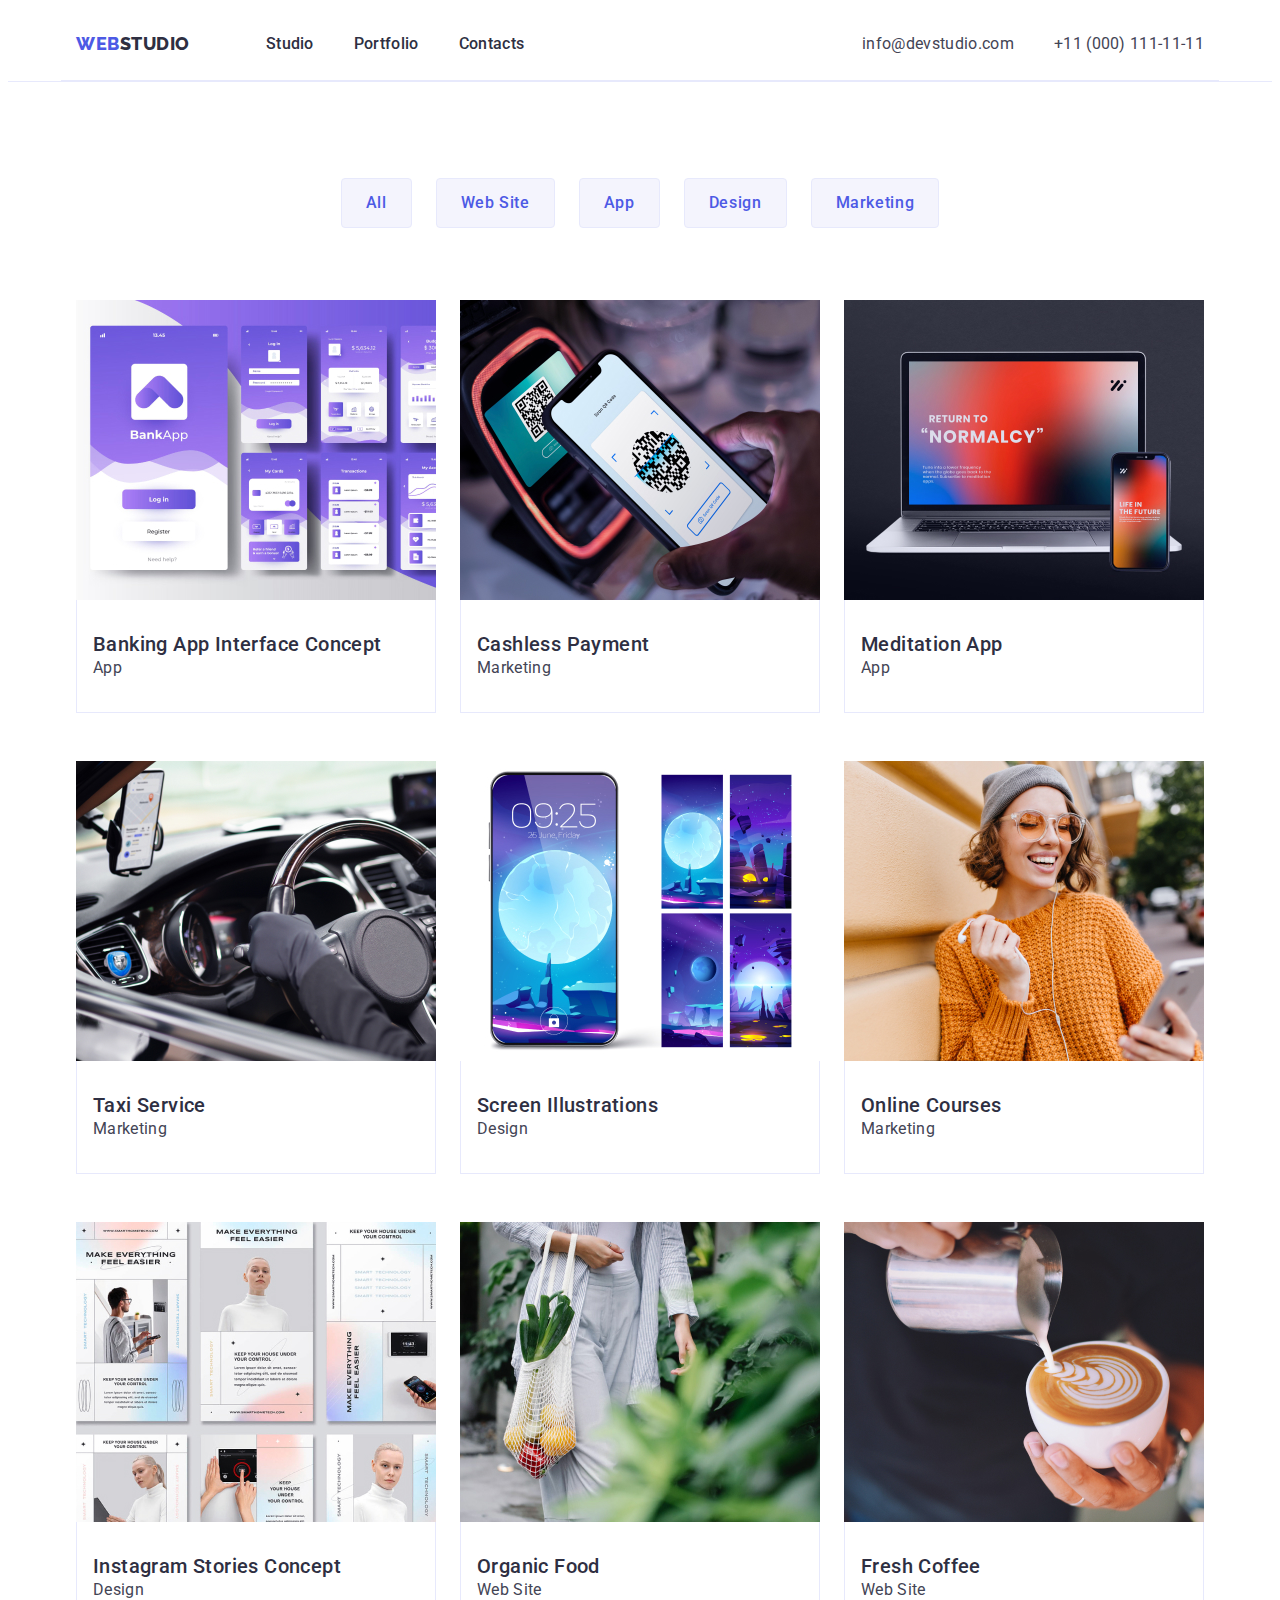
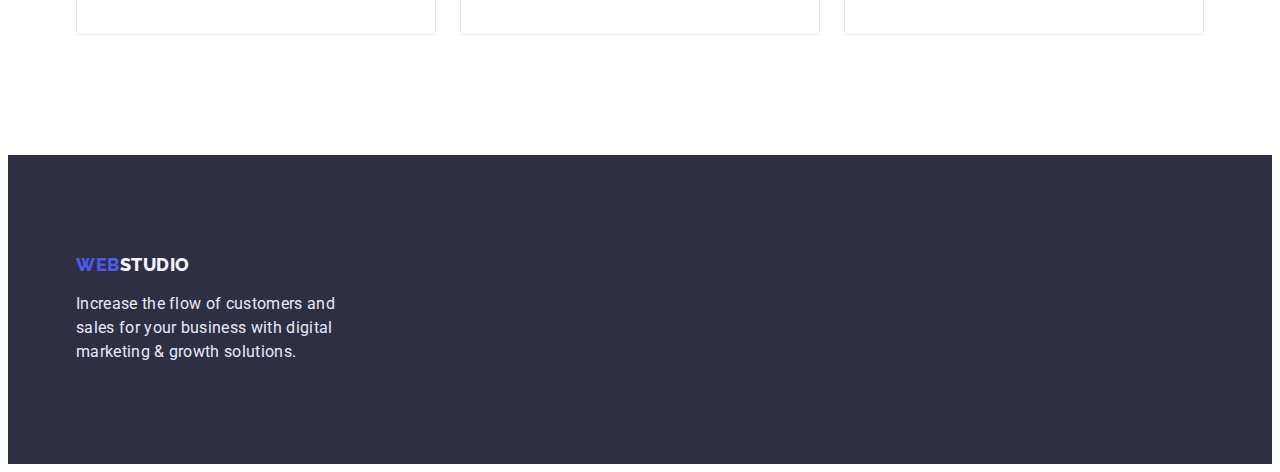
==== commit 5933a0b3: "a" ====
--- a/portfolio.html
+++ b/portfolio.html
@@ -74,7 +74,7 @@
     <main>
       <section class="list">
         <div class="container">
-          <h1 hidden class="sect-title">none</h1>
+          <h1  class="sect-title vis-hidden">none</h1>
 
           <ul class="list-btn list-item list">
             <li>
--- a/css/styles.css
+++ b/css/styles.css
@@ -5,6 +5,9 @@
 *::before,
 *::after {
   box-sizing: inherit;
+}
+:root {
+  --brand-color: #2e2f42;
 }
 
 p,
@@ -35,6 +38,7 @@
 .link {
   text-decoration: none;
 }
+
 /* заголовок -----------------------------*/
 
 .menu-list-item {
@@ -42,8 +46,7 @@
 }
 .nav-logo {
   display: flex;
-  margin-right: auto;
-  padding-right: 76px;
+  margin-right: 76px;
 
   /* ‹mod 3 */
 
@@ -107,7 +110,7 @@
 /* section 1  hero--------------------------*/
 
 .section-hero {
-  background-color: #2e2f42;
+  background-color: var(--brand-color);
   padding: 188px 0;
 }
 
@@ -149,6 +152,10 @@
 }
 
 /* section 2 info -----------------------------*/
+.sect-info {
+  margin-top: 120px;
+  margin-bottom: 120px;
+}
 
 .vis-hidden {
   position: absolute;
@@ -163,11 +170,6 @@
   overflow: hidden;
 }
 
-.sect-info {
-  padding: 120px 0;
-  margin: 0;
-}
-
 .container-info {
   width: 1158px;
 
@@ -249,26 +251,20 @@
 /* footer -----------------------------*/
 
 .footer {
-  background: #2e2f42;
-}
-
-.footer-style{
+  background-color: var(--brand-color);
+}
+
+.footer-style {
   display: block;
   margin: 0;
   padding-top: 100px;
   padding-bottom: 100px;
- 
 }
 
 .footer-description {
   display: block;
-  padding-top: 16px;
+  margin-top: 16px;
   max-width: 264px;
-  margin: 0;
-
-  font-family: "Roboto";
-  font-style: normal;
-  font-weight: 400;
   font-size: 16px;
   line-height: 1.5;
   letter-spacing: 0.02em;
@@ -276,12 +272,10 @@
 }
 
 .logo-white {
- 
   color: #f4f4fd;
 }
 
 .logo-footer {
- 
   font-family: "Raleway", sans-serif;
   font-style: normal;
   font-weight: 800;
@@ -404,6 +398,11 @@
 
 /**------------- SECTION 3 PRODUCT ------block---------*/
 
+.sect-prod {
+  padding-top: 120px;
+  margin-bottom: 120px;
+}
+
 .img {
   display: block;
   max-width: 100%;
@@ -414,7 +413,6 @@
   display: flex;
   text-align: center;
   gap: 24px;
-  padding-top: 72px;
   margin: 0;
 }
 
@@ -427,12 +425,10 @@
   padding-bottom: 32px;
   padding-left: 16px;
   padding-right: 16px;
+  border-radius: 0px 0px 4px 4px;
 }
 
 /**------------- FOOTER ------block---------*/
-
-
-
 
 /**------------- PORTFOLIO ------block---------*/
 
@@ -442,12 +438,11 @@
   display: flex;
   align-items: center;
   justify-content: center;
-  flex-basis: auto;
   text-align: center;
   margin-left: auto;
   margin-right: auto;
-  padding-bottom: 72px;
-  padding-top: 96px;
+  margin-bottom: 72px;
+  margin-top: 96px;
   gap: 24px;
 }
 
@@ -459,6 +454,7 @@
   gap: 48px 24px;
   flex-basis: auto;
   padding-bottom: 120px;
+  margin: 0;
 }
 
 .border-card {
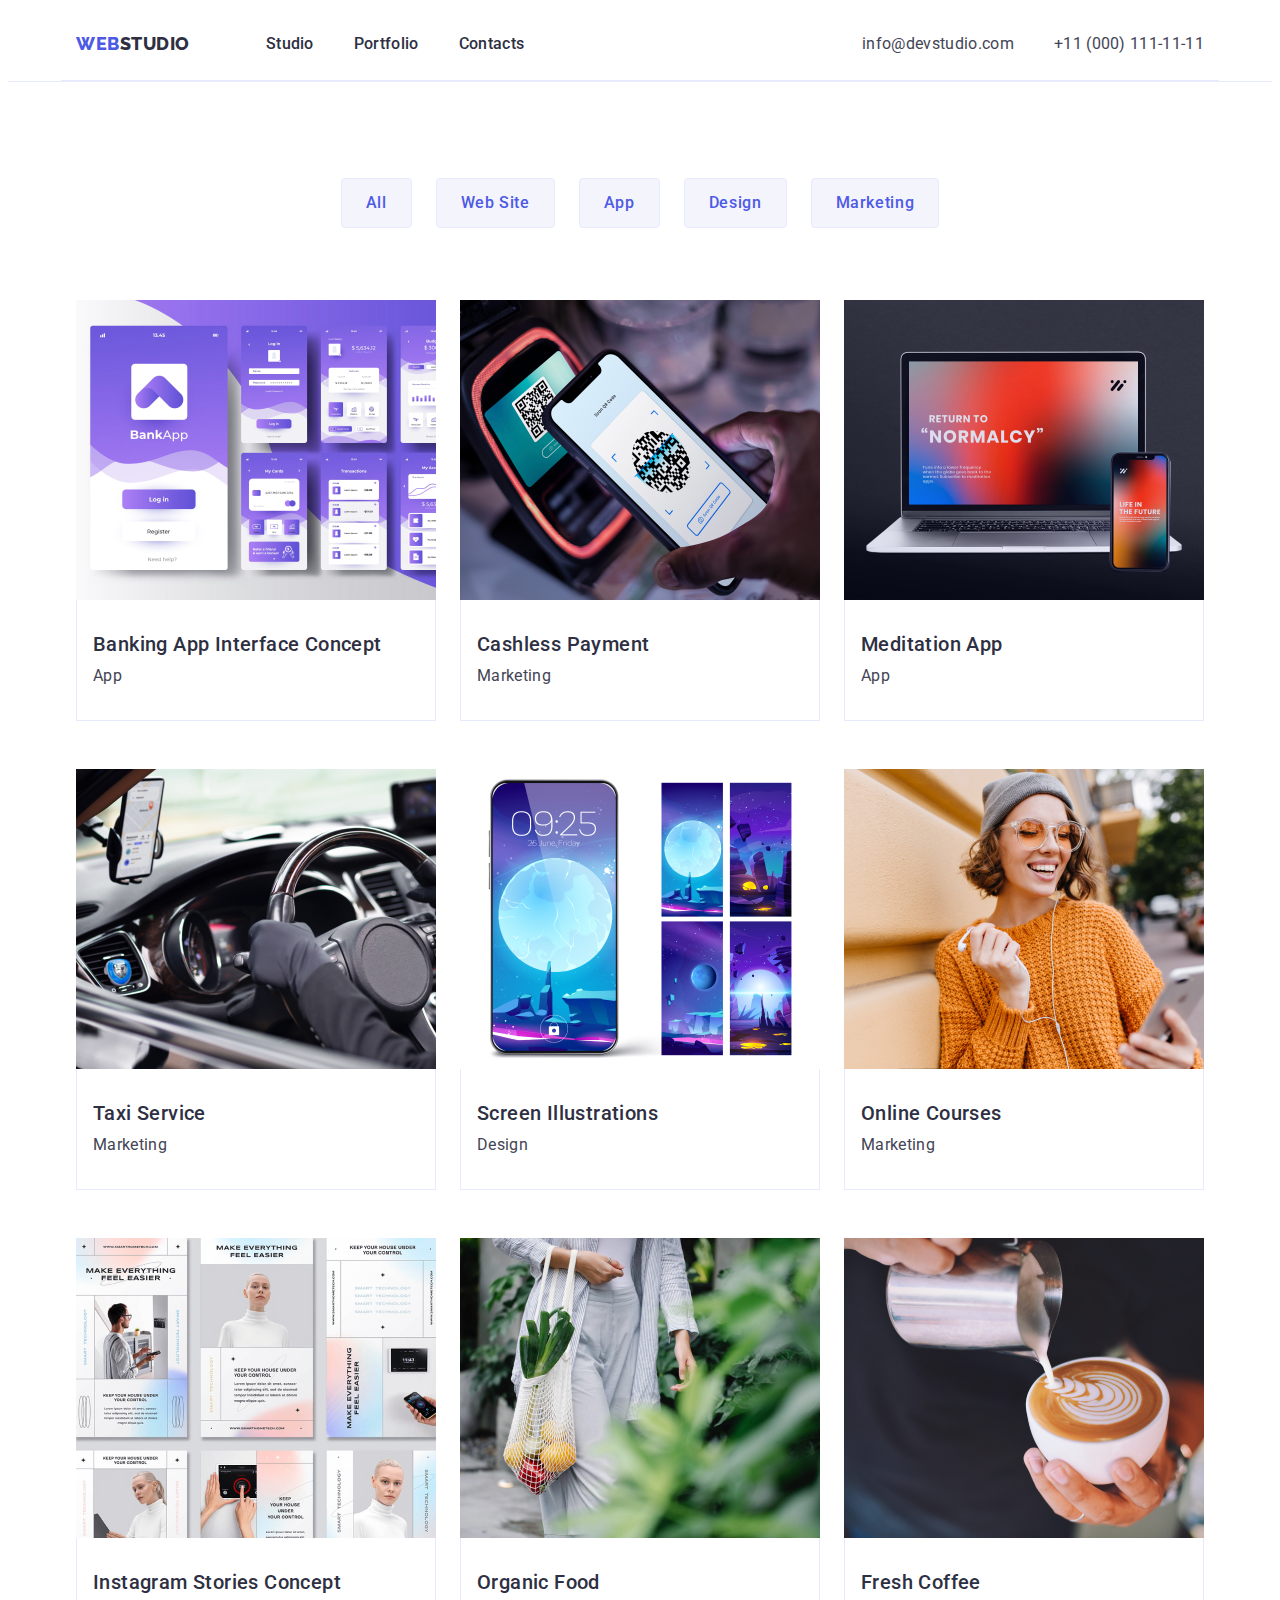
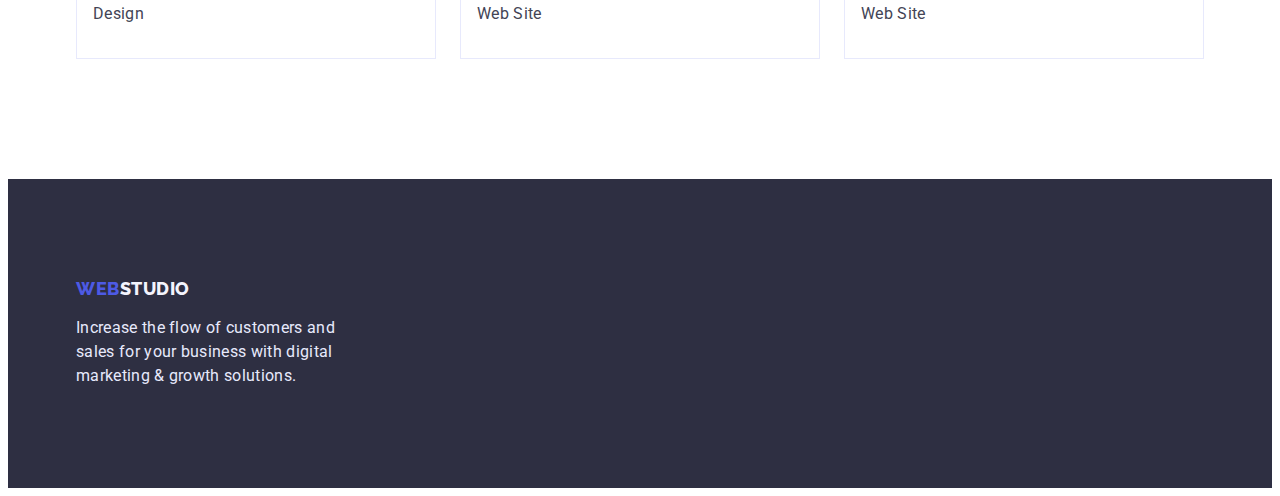
==== commit e49cda8a: "final 13.03" ====
--- a/portfolio.html
+++ b/portfolio.html
@@ -72,7 +72,7 @@
 
     <!-- кнопки -->
     <main>
-      <section class="list">
+      <section class="list btn-padd">
         <div class="container">
           <h1  class="sect-title vis-hidden">none</h1>
 
--- a/css/styles.css
+++ b/css/styles.css
@@ -8,6 +8,12 @@
 }
 :root {
   --brand-color: #2e2f42;
+  --team-color: #f4f4fd;
+  --head-color: #4d5ae5;
+  --menu-color: #434455;
+  --menu-focus-color: #404bbf;
+  --menu-eff-color: #ffffff;
+  --fot-color: #e7e9fc;
 }
 
 p,
@@ -30,7 +36,7 @@
 body {
   font-family: "Roboto", sans-serif;
   font-style: normal;
-  color: #434455;
+  color: var(--menu-color);
 }
 .text-down-line link {
   text-decoration: none;
@@ -55,7 +61,7 @@
   font-size: 18px;
   line-height: 1.17;
   letter-spacing: 0.03em;
-  color: #4d5ae5;
+  color: var(--head-color);
   text-transform: uppercase;
 }
 .menu-list {
@@ -66,7 +72,7 @@
   font-size: 16px;
   line-height: 1.5;
   letter-spacing: 0.02em;
-  color: #2e2f42;
+  color: var(--brand-color);
 }
 
 .list {
@@ -83,25 +89,25 @@
   font-size: 16px;
   line-height: 1.5;
   letter-spacing: 0.02em;
-  color: #434455;
+  color: var(--menu-color);
 }
 .mail-link {
-  color: #434455;
+  color: var(--menu-color);
   gap: 40px;
 }
 
 .menu-list-effect:hover {
-  color: #404bbf;
-  background-color: #ffffff;
+  color: var(--menu-color);
+  background-color: var(--menu-eff-color);
 }
 
 .menu-list-effect:focus {
-  color: #404bbf;
-  background-color: #ffffff;
+  color: var(--menu-focus-color);
+  background-color: var(--menu-eff-color);
 }
 .logo-black {
   display: flex;
-  color: #2e2f42;
+  color: var(--brand-color);
 }
 
 .list {
@@ -123,15 +129,15 @@
   line-height: 1.07;
   letter-spacing: 0.02em;
 
-  color: #ffffff;
+  color: var(--menu-eff-color);
 }
 
 .section-hero-btn {
   border: transparent;
   padding: 16px 32px;
   text-transform: none;
-  color: #ffffff;
-  background: #4d5ae5;
+  color: var(--menu-eff-color);
+  background: var(--head-color);
   cursor: pointer;
 }
 
@@ -147,15 +153,11 @@
 
 .section-hero-btn:hover,
 focus {
-  background-color: #404bbf;
-  color: #ffffff;
+  background-color: var(--menu-focus-color);
+  color: var(--menu-eff-color);
 }
 
 /* section 2 info -----------------------------*/
-.sect-info {
-  margin-top: 120px;
-  margin-bottom: 120px;
-}
 
 .vis-hidden {
   position: absolute;
@@ -185,8 +187,8 @@
   font-size: 20px;
   line-height: 1.4;
   letter-spacing: 0.02em;
-
-  color: #2e2f42;
+  padding-bottom: 8px;
+  color: var(--brand-color);
 }
 
 .section-info-description {
@@ -207,13 +209,16 @@
   text-align: center;
   letter-spacing: 0.02em;
   text-transform: capitalize;
-
-  color: #2e2f42;
-}
-
+  padding-bottom: 72px;
+  color: var(--brand-color);
+}
+
+.sect-prod {
+  padding-bottom: 120px;
+}
 /* section 4 team -----------------------------*/
 .sect-team {
-  background-color: #f4f4fd;
+  background-color: var(--team-color);
 }
 
 .section-team-main {
@@ -223,56 +228,53 @@
   text-align: center;
   letter-spacing: 0.02em;
   text-transform: capitalize;
-
-  color: #2e2f42;
+  padding-bottom: 72px;
+  color: var(--brand-color);
 }
 
 .section-team-title {
   font-weight: 500;
   font-size: 20px;
   line-height: 1.2;
-
-  letter-spacing: 0.02em;
-
-  color: #2e2f42;
-  padding-bottom: 8px;
+  letter-spacing: 0.02em;
+  color: var(--brand-color);
+  margin-bottom: 8px;
 }
 
 .section-team-description {
   font-weight: 400;
   font-size: 16px;
   line-height: 1.5;
-
-  letter-spacing: 0.02em;
-
-  color: #434455;
+  letter-spacing: 0.02em;
+  color: var(--menu-color);
 }
 
 /* footer -----------------------------*/
 
 .footer {
   background-color: var(--brand-color);
+  padding-top: 100px;
+  padding-bottom: 100px;
 }
 
 .footer-style {
   display: block;
   margin: 0;
-  padding-top: 100px;
-  padding-bottom: 100px;
+
 }
 
 .footer-description {
   display: block;
-  margin-top: 16px;
+  padding-top: 16px;
   max-width: 264px;
   font-size: 16px;
   line-height: 1.5;
   letter-spacing: 0.02em;
-  color: #e7e9fc;
+  color: var(--fot-color);
 }
 
 .logo-white {
-  color: #f4f4fd;
+  color: var(--team-color);
 }
 
 .logo-footer {
@@ -282,7 +284,7 @@
   font-size: 18px;
   line-height: 1.16;
   letter-spacing: 0.03em;
-  color: #4d5ae5;
+  color: var(--head-color);
   text-transform: uppercase;
 }
 
@@ -300,10 +302,10 @@
   font-size: 16px;
   line-height: 1.5;
   letter-spacing: 0.04em;
-  border: 1px solid #e7e9fc;
+  border: 1px solid var(--fot-color);
   border-radius: 4px;
-  background: #f4f4fd;
-  color: #4d5ae5;
+  background: var(--team-color);
+  color: var(--head-color);
   cursor: pointer;
 }
 
@@ -312,7 +314,7 @@
   font-size: 20px;
   line-height: 1.2;
   letter-spacing: 0.02em;
-  padding-top: 32px;
+ padding-bottom: 8px;
   color: #2e2f42;
 }
 
@@ -320,20 +322,20 @@
   font-size: 16px;
   line-height: 1.5;
   letter-spacing: 0.02em;
-  color: #434455;
-  padding-bottom: 32px;
+  color: var(--menu-color);
+  
 }
 
 .btn-font:hover,
 :focus {
-  background-color: #404bbf;
-  color: #f4f4fd;
+  background-color: var(--menu-focus-color);
+  color: var(--team-color);
 }
 
 /* modul 3----------- block------------------ */
 
 .border {
-  border-bottom: 1px solid #e7e9fc;
+  border-bottom: 1px solid var(--fot-color);
 }
 
 .section {
@@ -367,7 +369,7 @@
   margin-right: auto;
 }
 .header-main {
-  border-bottom: 1px solid #e7e9fc;
+  border-bottom: 1px solid var(--fot-color);
 }
 
 .menu-list-main {
@@ -398,11 +400,6 @@
 
 /**------------- SECTION 3 PRODUCT ------block---------*/
 
-.sect-prod {
-  padding-top: 120px;
-  margin-bottom: 120px;
-}
-
 .img {
   display: block;
   max-width: 100%;
@@ -417,7 +414,7 @@
 }
 
 .sect-team-info {
-  background-color: #ffffff;
+  background-color: var(--team-color);
 }
 
 .team-card {
@@ -434,6 +431,11 @@
 
 /* кнопки  */
 
+.btn-padd{
+  padding-bottom: 120px;
+  padding-top: 96px;
+}
+
 .list-btn {
   display: flex;
   align-items: center;
@@ -441,8 +443,8 @@
   text-align: center;
   margin-left: auto;
   margin-right: auto;
-  margin-bottom: 72px;
-  margin-top: 96px;
+  padding-bottom: 72px;
+ 
   gap: 24px;
 }
 
@@ -453,13 +455,14 @@
   flex-wrap: wrap;
   gap: 48px 24px;
   flex-basis: auto;
-  padding-bottom: 120px;
   margin: 0;
 }
 
 .border-card {
-  border-left: 1px solid #e7e9fc;
-  border-right: 1px solid #e7e9fc;
-  border-bottom: 1px solid #e7e9fc;
+  padding-top: 32px;
+  padding-bottom: 32px;
+  border-left: 1px solid var(--fot-color);
+  border-right: 1px solid var(--fot-color);
+  border-bottom: 1px solid var(--fot-color);
   padding-left: 16px;
 }
